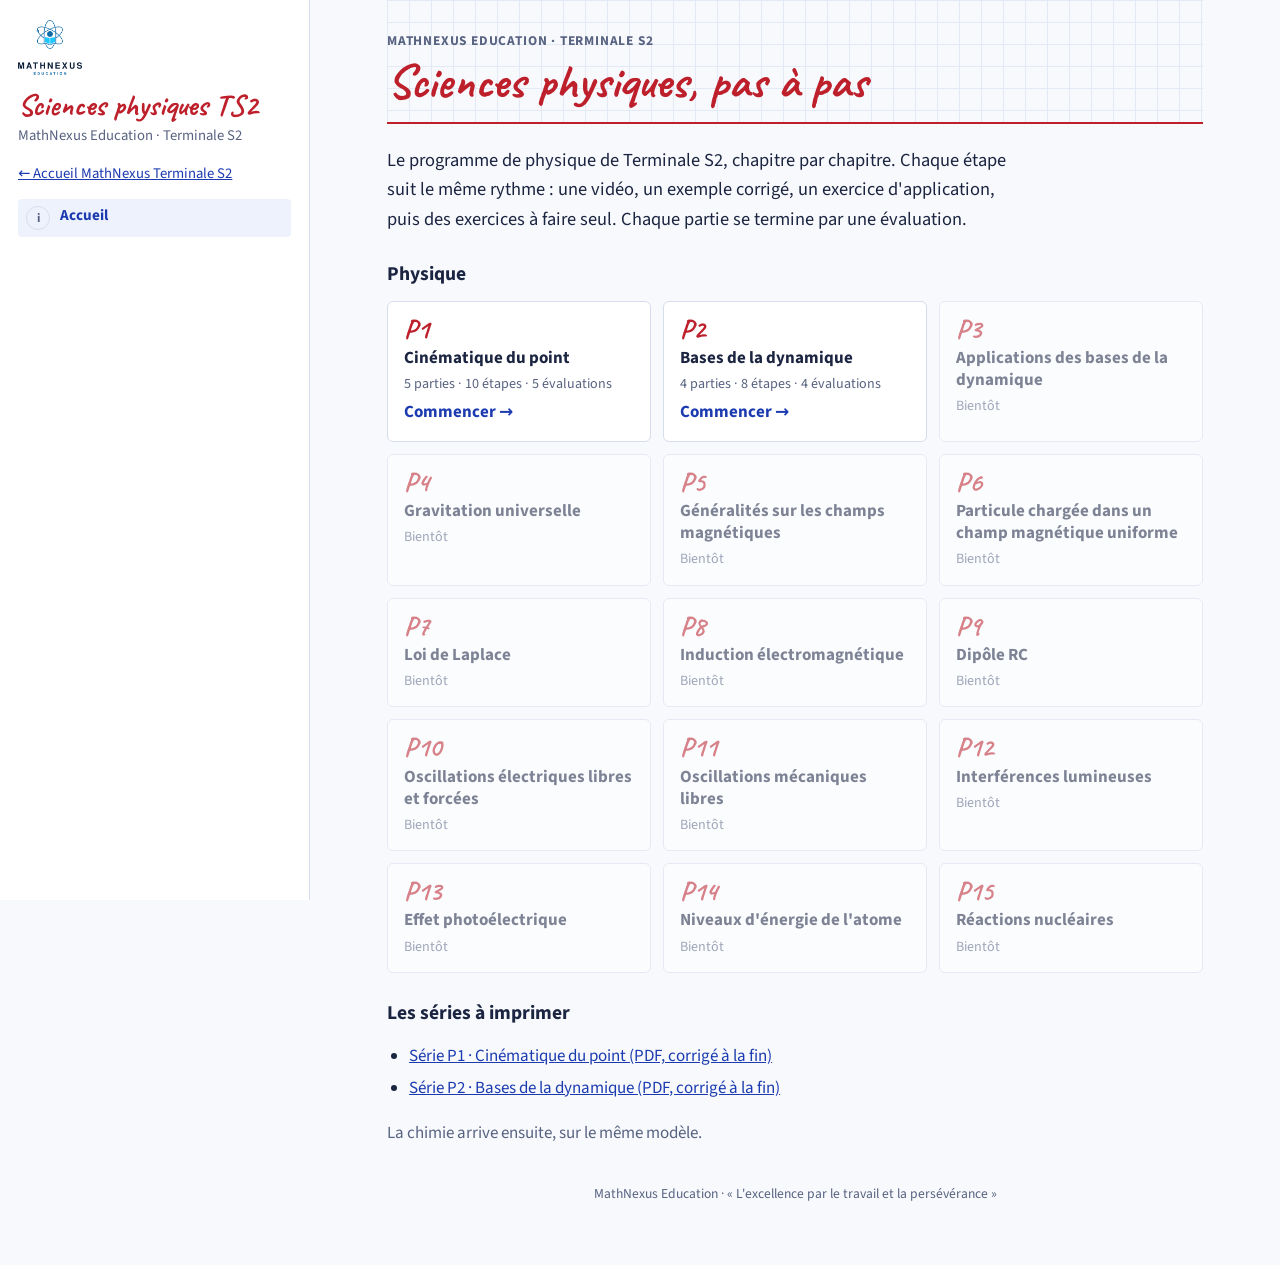
==== physique/index.html @ 9bbd8298 "Ajoute la partie Sciences physiques (P1 Cinématique, P2 Dynamique) Nouveau dossier physique/ : site," ====
<!doctype html>
<html lang="fr">
<head>
<meta charset="utf-8">
<meta name="viewport" content="width=device-width, initial-scale=1, viewport-fit=cover">
<title>Sciences physiques TS2</title>
<meta name="description" content="Sciences physiques Terminale S2 : vidéos, exercices corrigés et évaluations, chapitre par chapitre.">
<link rel="icon" href="assets/logo.png">
<style>

/* Polices et MathJax sont dans assets/ : le site fonctionne sans connexion. */
@font-face{font-family:'Caveat';font-style:normal;font-weight:500;font-display:swap;src:url(assets/fonts/caveat-latin-500-normal.woff2) format('woff2')}
@font-face{font-family:'Caveat';font-style:normal;font-weight:700;font-display:swap;src:url(assets/fonts/caveat-latin-700-normal.woff2) format('woff2')}
@font-face{font-family:'Kalam';font-style:normal;font-weight:400;font-display:swap;src:url(assets/fonts/kalam-latin-400-normal.woff2) format('woff2')}
@font-face{font-family:'Kalam';font-style:normal;font-weight:700;font-display:swap;src:url(assets/fonts/kalam-latin-700-normal.woff2) format('woff2')}
@font-face{font-family:'Source Sans 3';font-style:normal;font-weight:400;font-display:swap;src:url(assets/fonts/source-sans-3-latin-400-normal.woff2) format('woff2')}
@font-face{font-family:'Source Sans 3';font-style:normal;font-weight:600;font-display:swap;src:url(assets/fonts/source-sans-3-latin-600-normal.woff2) format('woff2')}
@font-face{font-family:'Source Sans 3';font-style:normal;font-weight:700;font-display:swap;src:url(assets/fonts/source-sans-3-latin-700-normal.woff2) format('woff2')}
/* Mise en page : un cahier de cours. Sommaire à gauche (les étapes dans l'ordre), une étape à la fois à droite.
   Clair = page de cahier quadrillée (encre bleue, titres rouges, stylo vert du prof). Sombre = tableau noir et craies. */
:root{
  --paper:#f7f9fc; --surface:#ffffff; --ink:#1b2440; --muted:#586381; --line:#d6ddec; --grid:#e3e9f5;
  --pen:#1c3bb0; --pen-bg:#eef2fd; --rouge:#bd1f2b; --rouge-bg:#fdf2f2; --prof:#0a7441; --prof-bg:#e9f5ee;
  --btn-fg:#ffffff;
  --f-body:'Source Sans 3',system-ui,-apple-system,'Segoe UI',sans-serif;
  --f-hand:'Caveat','Segoe Print','Bradley Hand',cursive;
  --f-prof:'Kalam','Comic Sans MS','Segoe Print',cursive;
}
@media (prefers-color-scheme: dark){
  :root:not([data-theme="light"]){
    --paper:#141d1a; --surface:#1b2723; --ink:#eef2ea; --muted:#a6b5ab; --line:#33453d; --grid:#22302b;
    --pen:#a9c4ff; --pen-bg:#202d45; --rouge:#ff9d92; --rouge-bg:#372422; --prof:#8fe0ae; --prof-bg:#1e3329;
    --btn-fg:#10201a; color-scheme:dark;
  }
}
:root[data-theme="dark"]{
  --paper:#141d1a; --surface:#1b2723; --ink:#eef2ea; --muted:#a6b5ab; --line:#33453d; --grid:#22302b;
  --pen:#a9c4ff; --pen-bg:#202d45; --rouge:#ff9d92; --rouge-bg:#372422; --prof:#8fe0ae; --prof-bg:#1e3329;
  --btn-fg:#10201a; color-scheme:dark;
}
*{box-sizing:border-box}
[hidden]{display:none !important}
html,body{height:100%}
body{background:var(--paper);color:var(--ink);font-family:var(--f-body);font-size:17px;line-height:1.6;margin:0}
a{color:var(--pen)}
button{font:inherit;color:inherit}
:focus-visible{outline:3px solid var(--pen);outline-offset:2px}

.app{display:grid;grid-template-columns:310px minmax(0,1fr);min-height:100%}

/* ---------- sommaire ---------- */
.side{background:var(--surface);border-right:1px solid var(--line);position:sticky;top:0;align-self:start;height:100vh;height:100dvh;overflow-y:auto;overscroll-behavior:contain;
  padding-block:20px 28px;padding-left:max(18px,env(safe-area-inset-left,0px));padding-right:18px}
.brand{font-family:var(--f-hand);font-weight:700;font-size:1.9rem;line-height:1.05;color:var(--rouge);margin:0 0 2px}
.brand-sub{margin:0 0 14px;color:var(--muted);font-size:.92rem}
.prog{margin:0 0 18px}
.prog-bar{height:8px;border-radius:4px;background:var(--grid);overflow:hidden}
.prog-fill{height:100%;width:0;background:var(--prof);transition:width .3s}
.prog-txt{margin:6px 0 0;font-size:.88rem;color:var(--muted);font-variant-numeric:tabular-nums}
.nav-part{margin:16px 0 6px;font-size:.78rem;letter-spacing:.07em;text-transform:uppercase;color:var(--muted);font-weight:700}
.nav-list{list-style:none;margin:0;padding:0;display:flex;flex-direction:column;gap:2px}
.nav-list a{display:grid;grid-template-columns:26px minmax(0,1fr);gap:8px;align-items:start;padding:7px 8px;border-radius:4px;text-decoration:none;color:var(--ink);font-size:.95rem;line-height:1.3}
.nav-list a:hover{background:var(--pen-bg)}
.nav-list a[aria-current="page"]{background:var(--pen-bg);color:var(--pen);font-weight:700}
.nav-n{display:inline-grid;place-items:center;width:24px;height:24px;border-radius:50%;border:1.5px solid var(--line);font-size:.78rem;font-weight:700;color:var(--muted);font-variant-numeric:tabular-nums}
.nav-list a.done .nav-n{background:var(--prof);border-color:var(--prof);color:var(--btn-fg)}

/* ---------- barre mobile ---------- */
.topbar{display:none}
.scrim{display:none}

/* ---------- étape ---------- */
.main{min-width:0;padding-block:0 60px}
.lesson{max-width:860px;margin:0 auto;padding-left:max(22px,env(safe-area-inset-left,0px));padding-right:max(22px,env(safe-area-inset-right,0px))}
.lhead{padding:30px 0 16px;margin:0 0 6px;
  background-image:linear-gradient(var(--grid) 1px,transparent 1px),linear-gradient(90deg,var(--grid) 1px,transparent 1px);background-size:22px 22px;
  border-bottom:2px solid var(--rouge)}
.eyebrow{margin:0 0 4px;font-size:.84rem;letter-spacing:.06em;text-transform:uppercase;color:var(--muted);font-weight:700;display:flex;gap:12px;flex-wrap:wrap;align-items:baseline}
.eyebrow .meta{letter-spacing:0;text-transform:none;font-weight:600;color:var(--prof)}
.lhead h2{font-family:var(--f-hand);font-weight:700;font-size:clamp(2.1rem,5.2vw,3rem);line-height:1.05;margin:0;color:var(--rouge);text-wrap:balance}
.lbody{display:flex;flex-direction:column;gap:14px;padding-top:16px}
.lbody > p,.lbody > ul,.lbody > ol{margin:0;max-width:70ch}
.lbody ul,.lbody ol{padding-left:1.3em}
.lbody li{margin:4px 0}
.lbody h3{font-size:1.22rem;margin:14px 0 0;line-height:1.25;text-wrap:balance}
.lead{font-size:1.15rem}
.objectif{font-size:1.08rem;color:var(--muted);font-weight:600}
.objectif::before{content:"Objectif : ";color:var(--pen);font-weight:700}

mjx-container[display="true"]{overflow-x:auto;overflow-y:hidden;max-width:100%;padding:4px 0;margin:.5em 0 !important}
mjx-container{color:inherit;position:relative}
.table-wrap,.copie,.exo{position:relative}

.lab{margin:0 0 6px;font-size:.78rem;letter-spacing:.07em;text-transform:uppercase;font-weight:700;font-family:var(--f-body)}
.retenir{border:2px solid var(--rouge);border-radius:4px;background:var(--rouge-bg);padding:12px 16px}
.retenir .lab{color:var(--rouge)}
.retenir p,.retenir ul,.retenir ol{margin:6px 0}
.retenir ul,.retenir ol{padding-left:1.3em}
.prof{background:var(--prof-bg);border-radius:4px;padding:12px 16px;color:var(--prof);font-family:var(--f-prof);font-size:1rem;line-height:1.55}
.prof .lab{color:var(--prof)}
.prof p,.prof ul{margin:4px 0}
.prof ul{padding-left:1.2em}
.copie{border:1px solid var(--line);border-radius:3px;padding:14px 16px 12px;color:var(--pen);font-family:var(--f-hand);font-size:1.42rem;line-height:1.5;min-width:0;
  background-color:var(--surface);
  background-image:linear-gradient(var(--grid) 1px,transparent 1px),linear-gradient(90deg,var(--grid) 1px,transparent 1px);background-size:22px 22px}
.copie .lab{color:var(--muted)}
.copie p{margin:4px 0}
.copie mjx-container{font-size:.82em}
.copie u{text-decoration-thickness:1.5px;text-underline-offset:3px}

.video{margin:6px 0;display:flex;flex-direction:column;gap:6px}
.video video{width:100%;max-width:100%;aspect-ratio:16/9;background:#101614;border-radius:4px;border:1px solid var(--line);display:block}
.video figcaption{font-size:.95rem;color:var(--muted);display:flex;gap:8px;flex-wrap:wrap;align-items:baseline}
.tag{font-size:.74rem;letter-spacing:.07em;text-transform:uppercase;font-weight:700;color:var(--btn-fg);background:var(--pen);padding:2px 7px;border-radius:3px}
.dur{font-variant-numeric:tabular-nums}

.table-wrap{overflow-x:auto;max-width:100%}
table{border-collapse:collapse;width:100%;min-width:480px;font-size:.98rem}
th,td{border:1px solid var(--line);padding:8px 10px;text-align:left;vertical-align:top}
th{background:var(--pen-bg);font-weight:700}

.exos-h{border-top:1px solid var(--line);padding-top:18px;margin-top:18px !important}
.exo{border:1px solid var(--line);border-radius:4px;background:var(--surface);padding:14px 16px;display:flex;flex-direction:column;gap:8px;min-width:0}
.exo-n{margin:0;font-weight:700;color:var(--pen);font-size:.86rem;letter-spacing:.06em;text-transform:uppercase}
.exo-q p{margin:4px 0}
.exo details{display:flex;flex-direction:column;gap:10px}
.exo summary{cursor:pointer;font-weight:700;color:var(--pen);padding:6px 0;width:max-content;max-width:100%}
.exo details[open] summary{margin-bottom:8px}
.exo details > * + *{margin-top:10px}

.howto{display:grid;grid-template-columns:repeat(auto-fit,minmax(210px,1fr));gap:12px}
.howto > div{border:1px solid var(--line);border-radius:4px;background:var(--surface);padding:12px 14px}
.howto p{margin:0}
.howto .num{font-family:var(--f-hand);font-weight:700;font-size:2rem;line-height:1;color:var(--rouge);margin-bottom:4px}

.chrono{border:2px solid var(--pen);border-radius:4px;background:var(--pen-bg);padding:14px 16px;display:flex;flex-direction:column;gap:6px;align-items:flex-start}
.chrono-lab{margin:0;font-weight:700}
.chrono-t{margin:0;font-size:3rem;line-height:1;font-weight:700;font-variant-numeric:tabular-nums;color:var(--pen)}
.chrono-b{display:flex;gap:10px;flex-wrap:wrap}
.chrono-end{margin:0;font-weight:700;color:var(--rouge)}

.btn{border:1.5px solid var(--pen);background:var(--pen);color:var(--btn-fg);font-weight:700;padding:10px 16px;border-radius:4px;cursor:pointer;text-decoration:none;display:inline-block;line-height:1.2}
.btn.ghost{background:transparent;color:var(--pen)}
.btn[disabled]{opacity:.45;cursor:default}
.pager{max-width:860px;margin:30px auto 0;padding-left:max(22px,env(safe-area-inset-left,0px));padding-right:max(22px,env(safe-area-inset-right,0px));display:flex;gap:12px;flex-wrap:wrap;justify-content:space-between;align-items:center}
.pager .right{display:flex;gap:12px;flex-wrap:wrap;align-items:center}
.done-note{color:var(--prof);font-weight:700;margin:0}
.linkbtn{background:none;border:0;padding:4px 0;color:var(--muted);font-size:.88rem;text-decoration:underline;text-underline-offset:3px;cursor:pointer}
.linkbtn:hover{color:var(--pen)}
.linkbtn.warn{color:var(--rouge);font-weight:700}
.prog .linkbtn{margin-top:4px}
.lesson{scroll-margin-top:70px;overflow-x:hidden;overflow-x:clip} /* le texte caché de MathJax pour lecteurs d'écran ne doit pas élargir la page */
.video .hint{display:none;font-size:.88rem;color:var(--muted);margin:0}

@media (max-width: 880px){
  .app{display:block}
  .topbar{display:flex;position:sticky;top:env(safe-area-inset-top,0px);z-index:20;background:var(--surface);border-bottom:1px solid var(--line);
    padding-block:8px;padding-left:max(16px,env(safe-area-inset-left,0px));padding-right:max(16px,env(safe-area-inset-right,0px));gap:12px;align-items:center;justify-content:space-between}
  body::before{content:"";position:fixed;inset:0 0 auto;height:env(safe-area-inset-top,0px);z-index:10;background:var(--surface)}
  .topbar .brand{font-size:1.45rem;margin:0}
  .topbar .mini{font-size:.85rem;color:var(--muted);font-variant-numeric:tabular-nums;margin:0}
  .side{position:fixed;inset:0 auto 0 0;width:min(88vw,330px);z-index:40;transform:translateX(-102%);transition:transform .22s;
    /* align-self:start (utile sur ordinateur) empêchait le panneau de prendre la hauteur de l'écran : il ne défilait plus */
    align-self:auto;height:100%;height:100dvh;max-height:100dvh;overflow-y:auto;overscroll-behavior:contain;-webkit-overflow-scrolling:touch;
    padding-top:calc(18px + env(safe-area-inset-top,0px));padding-bottom:calc(24px + env(safe-area-inset-bottom,0px))}
  .side.open{transform:none;box-shadow:0 0 40px rgba(0,0,0,.35)}
  .scrim{display:block;position:fixed;inset:0;z-index:30;background:rgba(10,16,30,.45)}
  .lesson,.pager{padding-left:max(16px,env(safe-area-inset-left,0px));padding-right:max(16px,env(safe-area-inset-right,0px))}
  .lhead{padding-top:20px}
  body{font-size:16.5px}
  .copie{font-size:1.3rem;padding:12px 12px 10px}
  .pager .btn{flex:1 1 auto;text-align:center}
  .video .hint{display:block}
}
@media (prefers-reduced-motion: reduce){.side,.prog-fill{transition:none}}

/* ---- ajouts du site Sciences physiques TS2 ---- */
.logo{display:inline-block;margin:0 0 6px}
.logo img{display:block;width:64px;height:auto}
.exemple{border:1px solid var(--line);border-left:4px solid var(--pen);border-radius:4px;background:var(--surface);padding:14px 16px;display:flex;flex-direction:column;gap:8px;min-width:0}
.exemple > p,.exemple > ol,.exemple > ul{margin:0}
.exo.appli{border-left:4px solid var(--prof)}
.exo.eval{border-left:4px solid var(--rouge)}
.exo-q ol.q,.exemple ol.q{padding-left:1.4em;margin:6px 0}
.copie ol.q{padding-left:1.3em}
.pts{float:right;color:var(--rouge);letter-spacing:0;text-transform:none}
.consigne{color:var(--muted);font-style:italic;margin:-6px 0 0 !important}
.disp{margin:0;overflow-x:auto}
.video-attente{border:2px dashed var(--line);border-radius:4px;padding:14px 16px;background:var(--surface)}
.video-attente .lab{color:var(--pen)}
.video-attente p{margin:4px 0}
.note{border:2px solid var(--rouge);border-radius:4px;background:var(--rouge-bg);padding:12px 16px}
.note label{font-weight:700}
.note input{font:inherit;width:6.5em;padding:6px 8px;margin-left:6px;border:1.5px solid var(--line);border-radius:4px;background:var(--surface);color:var(--ink)}
.note-msg{margin:8px 0 0;font-weight:700}
.note-msg.ok{color:var(--prof)}
.note-msg.ko{color:var(--rouge)}
.cards{display:grid;grid-template-columns:repeat(auto-fill,minmax(220px,1fr));gap:12px}
.card{display:flex;flex-direction:column;gap:4px;border:1px solid var(--line);border-radius:6px;background:var(--surface);padding:14px 16px;text-decoration:none;color:var(--ink);min-width:0}
a.card:hover{border-color:var(--pen);background:var(--pen-bg)}
.card.off{opacity:.55}
.c-code{font-family:var(--f-hand);font-size:1.7rem;font-weight:700;color:var(--rouge);line-height:1}
.c-t{font-weight:700;line-height:1.3}
.c-m{font-size:.88rem;color:var(--muted)}
.c-go{margin-top:auto;font-weight:700;color:var(--pen)}
.muted{color:var(--muted)}
.foot{max-width:860px;margin:36px auto 0;padding:0 22px;color:var(--muted);font-size:.85rem;text-align:center}

</style>
<script>window.MathJax = {
  tex: { inlineMath: [['\\(','\\)']], displayMath: [['\\[','\\]']],
    macros: { vect: ['\\overrightarrow{#1}',1], U: ['\\,\\mathrm{#1}',1], ms: '\\,\\mathrm{m\\cdot s^{-1}}', mss: '\\,\\mathrm{m\\cdot s^{-2}}',
      dd: '\\mathrm{d}', R: '\\mathbb{R}' } },
  svg: { fontCache: 'global' }, startup: { typeset: false }
};</script>
<script src="assets/mathjax/tex-svg.js" defer></script>
</head>
<body>
<div class="app">
  <div class="topbar">
    <button type="button" class="btn ghost" id="menu-btn" aria-controls="side" aria-expanded="false">Sommaire</button>
    <p class="brand">Sciences physiques TS2</p>
    <p class="mini" id="mini-prog"></p>
  </div>
  <div class="scrim" id="scrim" hidden></div>
  <nav class="side" id="side" aria-label="Sommaire">
    <a class="logo" href="index.html"><img src="assets/logo.png" alt="MathNexus Education" width="64" height="55"></a>
    <p class="brand">Sciences physiques TS2</p>
    <p class="brand-sub">MathNexus Education · Terminale S2</p>
    <p class='brand-sub'><a href='../index.html'>← Accueil MathNexus Terminale S2</a></p>
    <div class="prog">
      <div class="prog-bar"><div class="prog-fill" id="prog-fill"></div></div>
      <p class="prog-txt" id="prog-txt"></p>
      <button type="button" class="linkbtn" id="reset" hidden>Remettre ma progression à zéro</button>
    </div>
    <div id="nav"></div>
  </nav>
  <main class="main" id="main">
<section class='lesson' id='accueil' data-part='' data-title='Accueil' hidden>
<header class='lhead'><p class='eyebrow'>MathNexus Education · Terminale S2</p><h2>Sciences physiques, pas à pas</h2></header><div class='lbody'>
<p class='lead'>Le programme de physique de Terminale S2, chapitre par chapitre. Chaque étape suit le même rythme : une vidéo, un exemple corrigé, un exercice d'application, puis des exercices à faire seul. Chaque partie se termine par une évaluation.</p>
<h3>Physique</h3>
<div class='cards'><a class='card' href='p1.html'><span class='c-code'>P1</span><span class='c-t'>Cinématique du point</span><span class='c-m'>5 parties · 10 étapes · 5 évaluations</span><span class='c-go'>Commencer →</span></a><a class='card' href='p2.html'><span class='c-code'>P2</span><span class='c-t'>Bases de la dynamique</span><span class='c-m'>4 parties · 8 étapes · 4 évaluations</span><span class='c-go'>Commencer →</span></a><div class='card off'><span class='c-code'>P3</span><span class='c-t'>Applications des bases de la dynamique</span><span class='c-m'>Bientôt</span></div><div class='card off'><span class='c-code'>P4</span><span class='c-t'>Gravitation universelle</span><span class='c-m'>Bientôt</span></div><div class='card off'><span class='c-code'>P5</span><span class='c-t'>Généralités sur les champs magnétiques</span><span class='c-m'>Bientôt</span></div><div class='card off'><span class='c-code'>P6</span><span class='c-t'>Particule chargée dans un champ magnétique uniforme</span><span class='c-m'>Bientôt</span></div><div class='card off'><span class='c-code'>P7</span><span class='c-t'>Loi de Laplace</span><span class='c-m'>Bientôt</span></div><div class='card off'><span class='c-code'>P8</span><span class='c-t'>Induction électromagnétique</span><span class='c-m'>Bientôt</span></div><div class='card off'><span class='c-code'>P9</span><span class='c-t'>Dipôle RC</span><span class='c-m'>Bientôt</span></div><div class='card off'><span class='c-code'>P10</span><span class='c-t'>Oscillations électriques libres et forcées</span><span class='c-m'>Bientôt</span></div><div class='card off'><span class='c-code'>P11</span><span class='c-t'>Oscillations mécaniques libres</span><span class='c-m'>Bientôt</span></div><div class='card off'><span class='c-code'>P12</span><span class='c-t'>Interférences lumineuses</span><span class='c-m'>Bientôt</span></div><div class='card off'><span class='c-code'>P13</span><span class='c-t'>Effet photoélectrique</span><span class='c-m'>Bientôt</span></div><div class='card off'><span class='c-code'>P14</span><span class='c-t'>Niveaux d'énergie de l'atome</span><span class='c-m'>Bientôt</span></div><div class='card off'><span class='c-code'>P15</span><span class='c-t'>Réactions nucléaires</span><span class='c-m'>Bientôt</span></div></div>
<h3>Les séries à imprimer</h3><ul><li><a href='series/Serie-P1-Cinematique.pdf'>Série P1 · Cinématique du point (PDF, corrigé à la fin)</a></li><li><a href='series/Serie-P2-Dynamique.pdf'>Série P2 · Bases de la dynamique (PDF, corrigé à la fin)</a></li></ul>
<p class='muted'>La chimie arrive ensuite, sur le même modèle.</p>
</div></section>
    <div class="pager">
      <a class="btn ghost" id="prev" href="#">← Étape précédente</a>
      <div class="right">
        <p class="done-note" id="done-note" hidden>Étape validée ✓</p>
        <button type="button" class="linkbtn" id="undo" hidden>Annuler</button>
        <a class="btn" id="next" href="#">Étape suivante →</a>
      </div>
    </div>
    <footer class="foot">MathNexus Education · « L'excellence par le travail et la persévérance »</footer>
  </main>
</div>
<script>
var PARCOURS_KEY = "ts2-accueil";

(function(){
  var lessons = Array.prototype.slice.call(document.querySelectorAll('.lesson'));
  var ids = lessons.map(function(s){ return s.id; });
  var KEY = PARCOURS_KEY;
  var done = {};
  try { done = JSON.parse(localStorage.getItem(KEY) || '{}') || {}; } catch(e){ done = {}; }
  function save(){ try { localStorage.setItem(KEY, JSON.stringify(done)); } catch(e){} }

  // ----- sommaire -----
  var nav = document.getElementById('nav'), html = '', part = null, n = 0;
  lessons.forEach(function(s){
    var p = s.dataset.part || '';
    if (p !== part){ if (part !== null) html += '</ol>'; html += (p ? '<p class="nav-part">' + p + '</p>' : '') + '<ol class="nav-list">'; part = p; }
    var num = s.id === 'accueil' ? 'i' : String(++n);
    html += '<li><a href="#' + s.id + '" data-id="' + s.id + '"><span class="nav-n">' + num + '</span><span>' + s.dataset.title + '</span></a></li>';
  });
  nav.innerHTML = html + '</ol>';
  var links = Array.prototype.slice.call(nav.querySelectorAll('a'));
  var total = ids.length - 1;

  links.forEach(function(a){ a.dataset.num = a.querySelector('.nav-n').textContent; });
  var resetBtn = document.getElementById('reset');

  function refreshProgress(){
    var c = 0;
    links.forEach(function(a){
      var d = !!done[a.dataset.id] && a.dataset.id !== 'accueil';
      a.classList.toggle('done', d);
      a.querySelector('.nav-n').textContent = d ? '✓' : a.dataset.num;
      if (d) c++;
    });
    document.getElementById('prog-fill').style.width = (100 * c / total) + '%';
    document.getElementById('prog-txt').textContent = c + ' étape' + (c > 1 ? 's' : '') + ' validée' + (c > 1 ? 's' : '') + ' sur ' + total;
    document.getElementById('mini-prog').textContent = c + ' / ' + total;
    resetBtn.hidden = c === 0;
    disarmReset();
  }

  // remise à zéro : deux appuis, sans fenêtre de confirmation
  var armed = false, armTimer = null;
  function disarmReset(){ armed = false; clearTimeout(armTimer); resetBtn.textContent = 'Remettre ma progression à zéro'; resetBtn.classList.remove('warn'); }
  resetBtn.addEventListener('click', function(){
    if (!armed){ armed = true; resetBtn.textContent = 'Appuie encore pour tout effacer'; resetBtn.classList.add('warn'); armTimer = setTimeout(disarmReset, 5000); return; }
    done = {}; save(); refreshProgress(); refreshDone();
  });

  // ----- formules : rendues à l'ouverture de l'étape -----
  var typeset = {};
  function renderMath(el){
    if (typeset[el.id] || !window.MathJax || !MathJax.typesetPromise) return;
    typeset[el.id] = true;
    MathJax.typesetPromise([el]).catch(function(){ typeset[el.id] = false; });
  }

  var side = document.getElementById('side'), scrim = document.getElementById('scrim'), menuBtn = document.getElementById('menu-btn');
  function closeMenu(){ side.classList.remove('open'); scrim.hidden = true; menuBtn.setAttribute('aria-expanded','false'); }
  menuBtn.addEventListener('click', function(){
    var o = !side.classList.contains('open');
    side.classList.toggle('open', o); scrim.hidden = !o; menuBtn.setAttribute('aria-expanded', String(o));
  });
  scrim.addEventListener('click', closeMenu);

  var prev = document.getElementById('prev'), next = document.getElementById('next'), doneNote = document.getElementById('done-note'), undo = document.getElementById('undo');
  var current = 0;
  function refreshDone(){ var d = !!done[ids[current]] && current > 0; doneNote.hidden = !d; undo.hidden = !d; }
  undo.addEventListener('click', function(){ delete done[ids[current]]; save(); refreshProgress(); refreshDone(); });
  function show(id, scroll){
    var i = ids.indexOf(id); if (i < 0) i = 0;
    current = i;
    document.querySelectorAll('video').forEach(function(v){ try { v.pause(); } catch(e){} });
    lessons.forEach(function(s, k){ s.hidden = k !== i; });
    links.forEach(function(a){ if (a.dataset.id === ids[i]) a.setAttribute('aria-current','page'); else a.removeAttribute('aria-current'); });
    renderMath(lessons[i]);
    prev.hidden = i === 0;
    if (i > 0) prev.setAttribute('href', '#' + ids[i-1]);
    var last = i === ids.length - 1;
    next.setAttribute('href', last ? '#accueil' : '#' + ids[i+1]);
    next.textContent = i === 0 ? 'Commencer le parcours →' : (last ? 'Valider et revenir au début' : "J'ai compris, étape suivante →");
    refreshDone();
    closeMenu();
    if (scroll) window.scrollTo(0, 0);
  }
  next.addEventListener('click', function(){ if (current > 0){ done[ids[current]] = true; save(); refreshProgress(); } });
  window.addEventListener('hashchange', function(){ show(location.hash.slice(1), true); });

  // ----- chronomètres : calculés sur l'heure réelle, donc justes même si l'onglet passe en arrière-plan -----
  document.querySelectorAll('.chrono').forEach(function(c){
    var totalS = (+c.dataset.min || 15) * 60, left = totalS, timer = null, endAt = 0;
    var t = c.querySelector('.chrono-t'), b = c.querySelector('.c-start'), r = c.querySelector('.c-reset'), end = c.querySelector('.chrono-end');
    function draw(){ var m = Math.floor(left / 60), s = left % 60; t.textContent = (m < 10 ? '0' : '') + m + ':' + (s < 10 ? '0' : '') + s; }
    function stop(){ clearInterval(timer); timer = null; b.textContent = left === totalS ? 'Démarrer' : 'Reprendre'; }
    function tick(){
      left = Math.max(0, Math.ceil((endAt - Date.now()) / 1000)); draw();
      if (left <= 0){ stop(); b.textContent = 'Terminé'; end.hidden = false; }
    }
    b.addEventListener('click', function(){
      if (timer){ tick(); if (timer) stop(); return; }
      if (left === 0) return;
      end.hidden = true; b.textContent = 'Pause';
      endAt = Date.now() + left * 1000;
      timer = setInterval(tick, 250);
    });
    r.addEventListener('click', function(){ clearInterval(timer); timer = null; left = totalS; draw(); b.textContent = 'Démarrer'; end.hidden = true; });
    document.addEventListener('visibilitychange', function(){ if (timer && !document.hidden) tick(); });
  });

  // corrections : formules rendues à l'ouverture
  document.querySelectorAll('.exo details').forEach(function(d){
    d.addEventListener('toggle', function(){
      if (!d.open || !d.classList.contains('tex2jax_ignore')) return;
      d.classList.remove('tex2jax_ignore');
      if (window.MathJax && MathJax.typesetPromise) MathJax.typesetPromise([d]).catch(function(){});
    });
  });

  // notes des évaluations
  document.querySelectorAll('.score').forEach(function(inp){
    var msg = inp.closest('.note').querySelector('.note-msg'), tot = +inp.dataset.tot;
    var sk = KEY + ':' + inp.closest('.lesson').id;
    try { var old = localStorage.getItem(sk); if (old !== null) inp.value = old; } catch(e){}
    function upd(){
      var v = parseFloat(String(inp.value).replace(',', '.'));
      if (isNaN(v)){ msg.textContent = ''; msg.className = 'note-msg'; return; }
      try { localStorage.setItem(sk, String(v)); } catch(e){}
      if (v >= 0.6 * tot){ msg.textContent = 'Partie comprise : tu peux passer à la suite.'; msg.className = 'note-msg ok'; }
      else { msg.textContent = 'Pas encore : refais les exercices des étapes de cette partie, puis recommence l\u2019évaluation.'; msg.className = 'note-msg ko'; }
    }
    inp.addEventListener('input', upd); upd();
  });

  if (lessons.length < 2){ document.querySelector('.pager').hidden = true; document.querySelector('.prog').hidden = true; }
  refreshProgress();
  show(location.hash.slice(1) || 'accueil', true);
  // si MathJax arrive après le premier affichage
  var tries = 0, wait = setInterval(function(){
    if (window.MathJax && MathJax.typesetPromise){ clearInterval(wait); renderMath(lessons[current]); }
    else if (++tries > 100) clearInterval(wait);
  }, 150);
})();

</script>
</body>
</html>
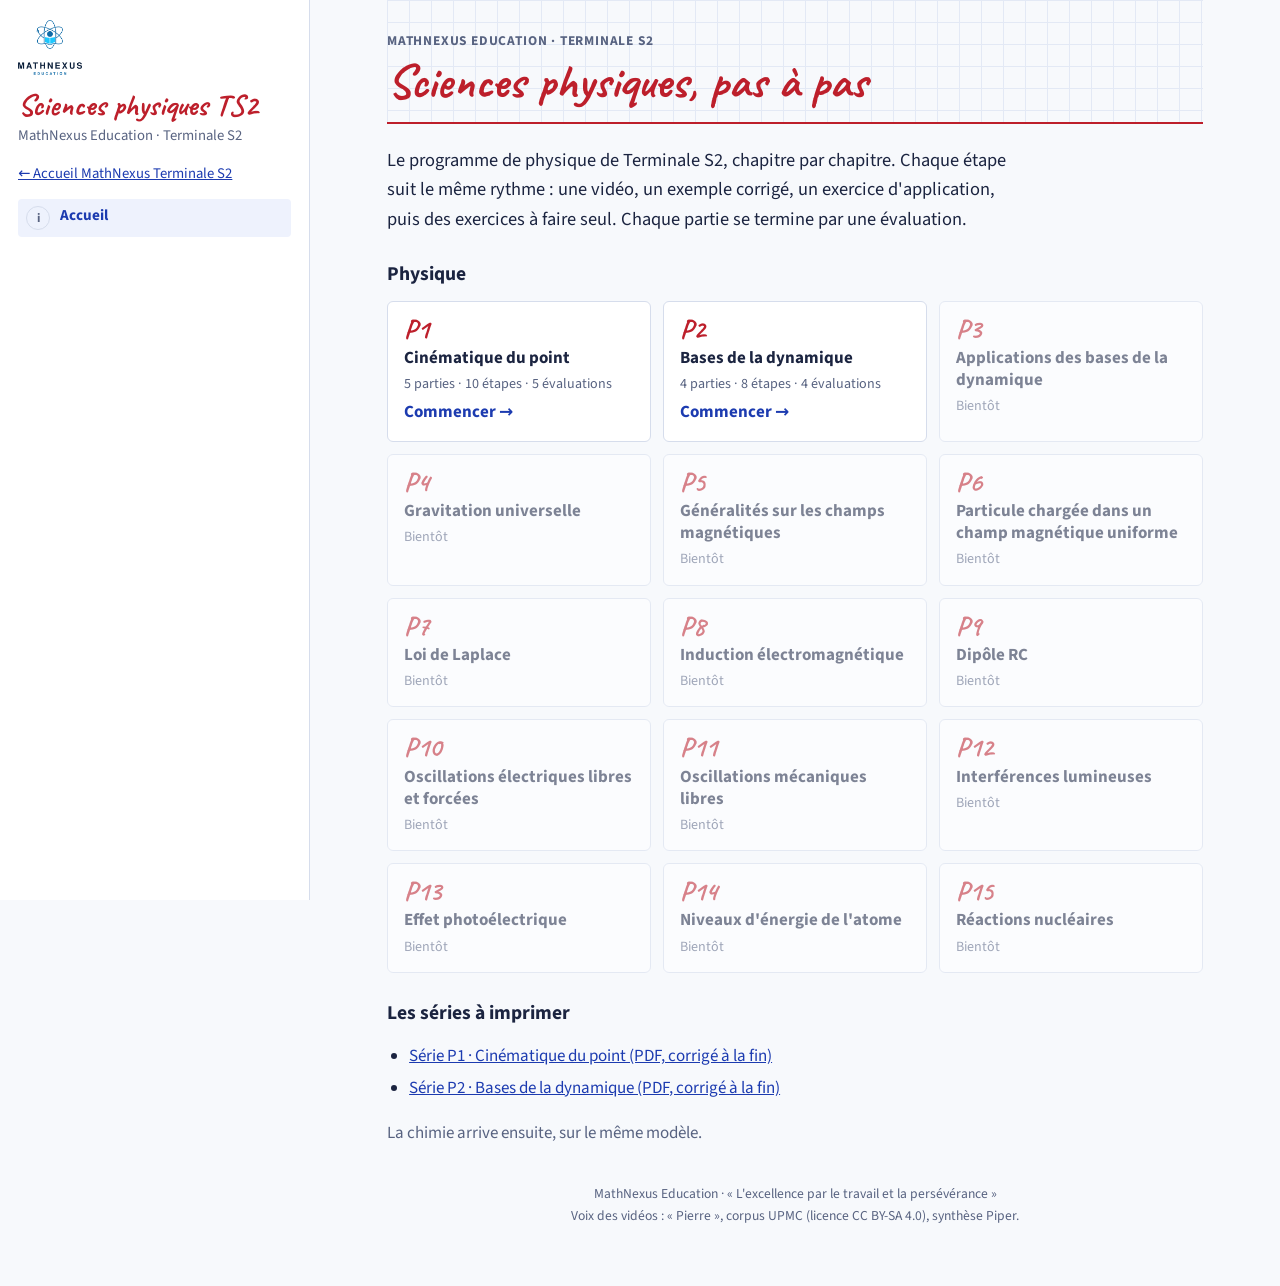
==== commit 3d1b53ce: "Physique P1-P2 : refonte pédagogique et vidéos Questions d'entrée et questions flash, indices gradué" ====
--- a/physique/index.html
+++ b/physique/index.html
@@ -205,6 +205,35 @@
 .c-go{margin-top:auto;font-weight:700;color:var(--pen)}
 .muted{color:var(--muted)}
 .foot{max-width:860px;margin:36px auto 0;padding:0 22px;color:var(--muted);font-size:.85rem;text-align:center}
+.qcm{border:1px solid var(--line);border-left:4px solid var(--pen);border-radius:4px;background:var(--surface);padding:12px 16px;display:flex;flex-direction:column;gap:10px}
+.qcm .lab{color:var(--pen);margin:0}
+.qcm > p.muted{margin:0;font-size:.95rem}
+.q1{border-top:1px dashed var(--line);padding-top:10px}
+.qq{margin:0 0 8px;font-weight:600}
+.opts{display:flex;flex-wrap:wrap;gap:8px}
+.opt{border:1.5px solid var(--line);background:var(--paper);border-radius:4px;padding:8px 12px;cursor:pointer;text-align:left;line-height:1.3;max-width:100%}
+.opt:hover{border-color:var(--pen)}
+.opt.bon{border-color:var(--prof);background:var(--prof-bg);color:var(--prof);font-weight:700}
+.opt.faux{border-color:var(--rouge);background:var(--rouge-bg);color:var(--rouge)}
+.qfb,.cfb{margin:8px 0 0;font-weight:700}
+.qfb.ok,.cfb.ok{color:var(--prof)} .qfb.ko,.cfb.ko{color:var(--rouge)}
+.qex{margin-top:6px;color:var(--muted);font-size:.97rem}
+.qex p{margin:4px 0}
+.indices,.verif{border-top:1px dashed var(--line);padding-top:8px;display:flex;flex-direction:column;gap:6px}
+.indices .lab,.verif .lab{color:var(--muted);margin:0}
+.indice summary{cursor:pointer;color:var(--prof);font-weight:700}
+.indice p{margin:4px 0 4px 1em}
+.chk label{font-weight:600}
+.chk input{font:inherit;width:7.5em;padding:5px 8px;border:1.5px solid var(--line);border-radius:4px;background:var(--surface);color:var(--ink)}
+.btn.small{padding:5px 10px;font-size:.92rem}
+.chk .cfb{margin:4px 0 0}
+.pieges{border:2px dashed var(--rouge);border-radius:4px;padding:10px 16px;background:var(--surface)}
+.pieges .lab{color:var(--rouge)} .pieges ul{margin:4px 0;padding-left:1.2em}
+.graphe{margin:4px 0;max-width:100%;overflow-x:auto}
+.graphe svg{display:block;max-width:100%;height:auto}
+.simu{border:1px solid var(--line);border-radius:4px;background:var(--surface);padding:12px 16px}
+.simu input[type=range]{width:100%}
+.simu .ctl{display:grid;grid-template-columns:auto minmax(0,1fr) 5em;gap:8px;align-items:center}
 
 </style>
 <script>window.MathJax = {
@@ -252,11 +281,36 @@
         <a class="btn" id="next" href="#">Étape suivante →</a>
       </div>
     </div>
-    <footer class="foot">MathNexus Education · « L'excellence par le travail et la persévérance »</footer>
+    <footer class="foot">MathNexus Education · « L'excellence par le travail et la persévérance »<br>Voix des vidéos : « Pierre », corpus UPMC (licence CC BY-SA 4.0), synthèse Piper.</footer>
   </main>
 </div>
 <script>
 var PARCOURS_KEY = "ts2-accueil";
+
+window.SIMU = window.SIMU || {};
+SIMU.phase = function(el){
+  var xm = el.querySelector('#s-xm'), tt = el.querySelector('#s-t'), ph = el.querySelector('#s-phi'), svg = el.querySelector('.s-svg'), txt = el.querySelector('.s-txt');
+  function frac(k){ if (k === 0) return '0'; var g = function(a,b){ return b ? g(b, a % b) : a; }, d = g(Math.abs(k), 12), n = k / d, q = 12 / d;
+    return (n < 0 ? '−' : '') + (Math.abs(n) === 1 ? '' : Math.abs(n)) + 'π' + (q === 1 ? '' : '/' + q); }
+  function draw(){
+    var A = +xm.value, T = +tt.value, k = +ph.value, p = k * Math.PI / 12, w = 2 * Math.PI / T;
+    xm.nextElementSibling.textContent = String(A).replace('.', ',');
+    tt.nextElementSibling.textContent = String(T).replace('.', ',');
+    ph.nextElementSibling.textContent = frac(k);
+    var X = function(t){ return 40 + t * 540; }, Y = function(x){ return 130 - x * 22; }, s = '';
+    s += "<line x1='40' y1='130' x2='590' y2='130' stroke='var(--ink)'/><line x1='40' y1='15' x2='40' y2='245' stroke='var(--ink)'/>";
+    s += "<line x1='40' y1='" + Y(A) + "' x2='590' y2='" + Y(A) + "' stroke='var(--grid)' stroke-dasharray='4 4'/><line x1='40' y1='" + Y(-A) + "' x2='590' y2='" + Y(-A) + "' stroke='var(--grid)' stroke-dasharray='4 4'/>";
+    s += "<text x='586' y='148' font-size='13' text-anchor='end' fill='var(--muted)'>t = 1 s</text><text x='46' y='24' font-size='13' fill='var(--muted)'>x (cm)</text>";
+    var pts = []; for (var i = 0; i <= 300; i++){ var t = i / 300; pts.push(X(t).toFixed(1) + ',' + Y(A * Math.cos(w * t + p)).toFixed(1)); }
+    s += "<polyline points='" + pts.join(' ') + "' fill='none' stroke='var(--pen)' stroke-width='2.4'/>";
+    var x0 = A * Math.cos(p), v0 = -A * w * Math.sin(p);
+    s += "<circle cx='40' cy='" + Y(x0).toFixed(1) + "' r='5' fill='var(--rouge)'/>";
+    svg.innerHTML = s;
+    var sens = Math.abs(Math.sin(p)) < 1e-9 ? 'il est à une extrémité, sa vitesse est nulle' : (v0 > 0 ? 'il part dans le sens positif (la courbe monte)' : 'il part dans le sens négatif (la courbe descend)');
+    txt.innerHTML = 'À t = 0 : x₀ = X<sub>m</sub> cos φ = ' + x0.toFixed(2).replace('.', ',') + ' cm, et ' + sens + '. Change le signe de φ : x₀ ne bouge pas, mais le sens s’inverse.';
+  }
+  [xm, tt, ph].forEach(function(r){ r.addEventListener('input', draw); }); draw();
+};
 
 (function(){
   var lessons = Array.prototype.slice.call(document.querySelectorAll('.lesson'));
@@ -388,6 +442,45 @@
     inp.addEventListener('input', upd); upd();
   });
 
+  // QCM : retour immédiat
+  document.querySelectorAll('.q1').forEach(function(q){
+    var ok = +q.dataset.ok, fb = q.querySelector('.qfb'), ex = q.querySelector('.qex');
+    q.querySelectorAll('.opt').forEach(function(b){
+      b.addEventListener('click', function(){
+        var k = +b.dataset.k;
+        q.querySelectorAll('.opt').forEach(function(o){ o.classList.remove('bon','faux'); });
+        b.classList.add(k === ok ? 'bon' : 'faux');
+        if (k !== ok) q.querySelectorAll('.opt')[ok].classList.add('bon');
+        fb.hidden = false; fb.className = 'qfb ' + (k === ok ? 'ok' : 'ko');
+        fb.textContent = k === ok ? 'Juste !' : 'Pas tout à fait : lis l’explication.';
+        ex.hidden = false;
+        if (window.MathJax && MathJax.typesetPromise) MathJax.typesetPromise([ex]).catch(function(){});
+      });
+    });
+  });
+
+  // vérification des réponses numériques, avec messages ciblés sur les erreurs typiques
+  function proche(x, v, t){ return Math.abs(x - v) <= (v === 0 ? 0.01 : t * Math.abs(v)) + 1e-12; }
+  document.querySelectorAll('.chk').forEach(function(c){
+    var d = JSON.parse(c.dataset.c), inp = c.querySelector('input'), fb = c.querySelector('.cfb');
+    function go(){
+      var raw = String(inp.value).trim().replace(/\s/g, '').replace(',', '.');
+      if (!raw){ fb.textContent = ''; return; }
+      var x = Number(raw);
+      if (isNaN(x)){ fb.className = 'cfb ko'; fb.textContent = 'Écris un nombre (virgule ou point).'; return; }
+      if (proche(x, d.v, d.t)){ fb.className = 'cfb ok'; fb.textContent = 'Juste ✓'; return; }
+      for (var i = 0; i < d.e.length; i++){
+        if (proche(x, d.e[i][0], d.t)){ fb.className = 'cfb ko'; fb.innerHTML = d.e[i][1]; if (window.MathJax && MathJax.typesetPromise) MathJax.typesetPromise([fb]).catch(function(){}); return; }
+      }
+      fb.className = 'cfb ko'; fb.textContent = 'Pas encore. Vérifie les unités et les signes, puis ouvre un indice ou la correction.';
+    }
+    c.querySelector('button').addEventListener('click', go);
+    inp.addEventListener('keydown', function(e){ if (e.key === 'Enter') go(); });
+  });
+
+  // simulations
+  document.querySelectorAll('[data-simu]').forEach(function(el){ if (window.SIMU && SIMU[el.dataset.simu]) SIMU[el.dataset.simu](el); });
+
   if (lessons.length < 2){ document.querySelector('.pager').hidden = true; document.querySelector('.prog').hidden = true; }
   refreshProgress();
   show(location.hash.slice(1) || 'accueil', true);
